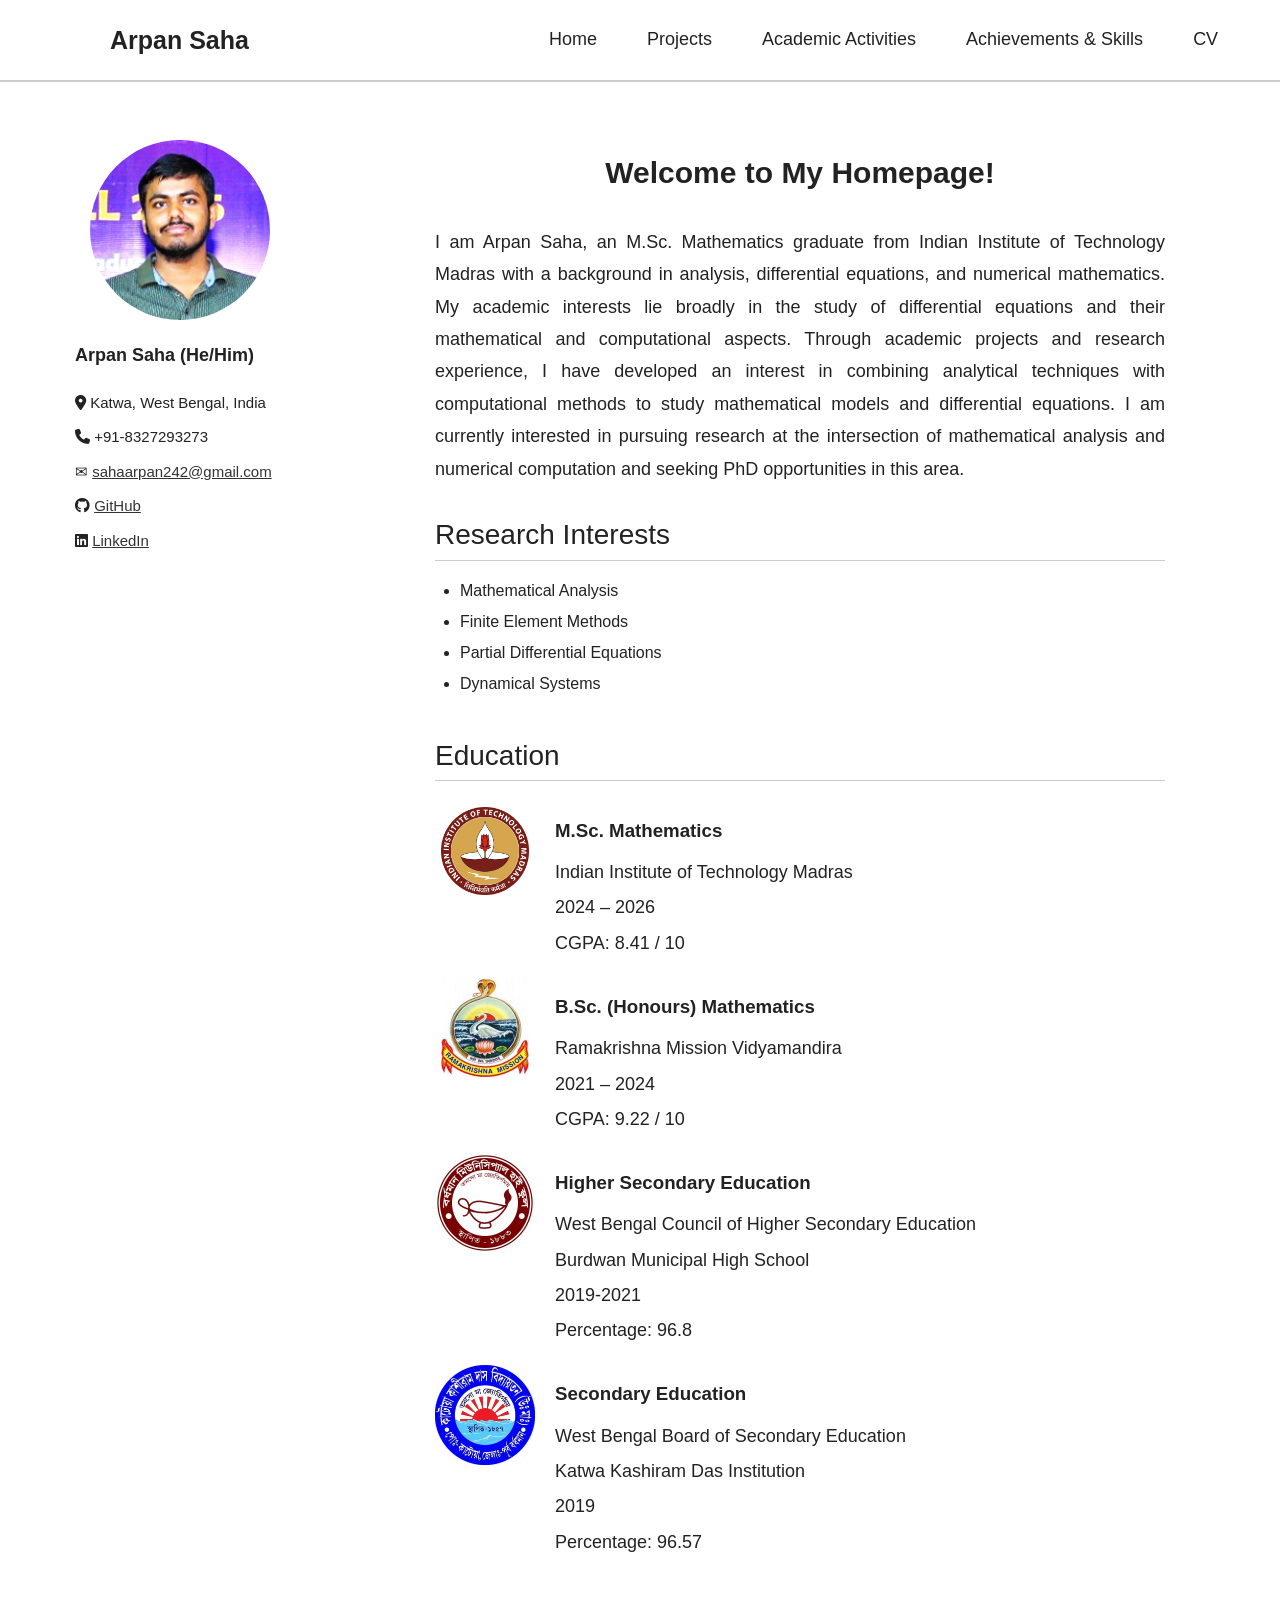
==== index.html @ 94dc0311 "Add files via upload" ====
<!DOCTYPE html>

<html lang="en">

<head>

<meta charset="UTF-8">

<meta name="viewport" content="width=device-width, initial-scale=1.0">

<title>Arpan Saha</title>

<link rel="stylesheet" href="style.css">

<link rel="stylesheet"
      href="https://cdnjs.cloudflare.com/ajax/libs/font-awesome/6.5.2/css/all.min.css">

</head>

<body>
<!-- =========================
     HEADER
     ========================= -->

<header>

    <div class="top-bar">

        <div class="header-content">

            <div class="name">
                Arpan Saha
            </div>

            <nav>

                <a href="index.html">Home</a>

                <a href="projects.html">Projects</a>

                <a href="activities.html">Academic Activities</a>

                <a href="achievements & skills.html">Achievements & Skills</a>

                <a href="cv.html">CV</a>

            </nav>

        </div>

    </div>

</header>
<!-- ===================================== PAGE LAYOUT ===================================== -->

<div class="page-layout">

<!-- =================================
     LEFT SIDEBAR
     ================================= -->

<aside class="sidebar">


    <!-- PHOTO -->

    <img
        src="images/profile.jpg"
        alt="Arpan Saha"
        class="profile-photo"
    >


    <!-- NAME -->

    <h2>Arpan Saha (He/Him)</h2>

    <!-- CONTACT INFORMATION -->

    <div class="contact">


      <p>
    <i class="fa-solid fa-location-dot"></i>
    Katwa, West Bengal, India
</p>

         <p>
    <i class="fa-solid fa-phone"></i>
    +91-8327293273
</p>

        <p>
              &#9993;
            <a href="mailto:sahaarpan242@gmail.com">
                sahaarpan242@gmail.com
            </a>
        </p>


     <p>
    <i class="fa-brands fa-github"></i>
    <a href="https://github.com/arpan-saha26">
        GitHub
    </a>
</p>

<p>
    <i class="fa-brands fa-linkedin"></i>
    <a href="https://www.linkedin.com/in/arpan-saha-533037256">
        LinkedIn
    </a>
</p>





    </div>


</aside>



<!-- =================================
     RIGHT MAIN CONTENT
     ================================= -->

<main>


   <section class="welcome">


<h1>Welcome to My Homepage!</h1>

<p>
I am Arpan Saha, an M.Sc. Mathematics graduate from Indian Institute of Technology Madras with a background in analysis, 
differential equations, and numerical mathematics. My academic interests lie broadly in the study of differential equations 
and their mathematical and computational aspects. Through academic projects and research experience, 
I have developed an interest in combining analytical techniques with computational methods to study mathematical models and
 differential equations. I am currently interested in pursuing research at the intersection of mathematical analysis and numerical 
 computation and seeking PhD opportunities in this area.
    
</p>

<section id="research-interests">

    <h2>Research Interests</h2>
    <ul>
        <li>Mathematical Analysis</li>
        <li>Finite Element Methods</li>
        <li>Partial Differential Equations</li>
        <li>Dynamical Systems</li>
    </ul>

</section>
<section id="education">

<h2>Education</h2>


<div class="education-item">

    <div class="education-logo">
        <img src="images/iitmlogo.jpg" alt="IIT Madras Logo">
    </div>

    <div class="education-details">

        <h3>M.Sc. Mathematics</h3>

        <p class="institution">
            Indian Institute of Technology Madras
        </p>

        <p class="year">
            2024 – 2026
        </p>

        <p class="cgpa">
            CGPA: 8.41 / 10
        </p>

    </div>

</div>


<div class="education-item">

    <div class="education-logo">
        <img src="images/rkmlogo.jpg"
             alt="Ramakrishna Mission Vidyamandira Logo">
    </div>

    <div class="education-details">

        <h3>B.Sc. (Honours) Mathematics</h3>

        <p class="institution">
            Ramakrishna Mission Vidyamandira
        </p>

        <p class="year">
            2021 – 2024
        </p>

        <p class="cgpa">
            CGPA: 9.22 / 10
        </p>

    </div>

</div>

<!-- School education: optional -->

<div class="education-item">
    

     <div class="education-logo">
        <img src="images/bmhslogo.jpg"
             alt="Burdwan Municipal High School Logo">
    </div>


    <div class="education-details">

        <h3>
            Higher Secondary Education
        </h3>
        <p>West Bengal Council of Higher Secondary Education</p>
         <p class="institution">
            Burdwan Municipal High School
        </p>

        <p class="year">
            2019-2021
        </p>

        <p class="cgpa">
            Percentage: 96.8
        </p>

    </div>

</div>


<div class="education-item">
    

     <div class="education-logo">
        <img src="images/kdilogo.jpg"
             alt="Burdwan Municipal High School Logo">
    </div>
    <div class="education-details">

        <h3>
         Secondary Education
        </h3>
        <p> West Bengal Board of Secondary Education</p>
         <p class="institution">
            Katwa Kashiram Das Institution
        </p>

        <p class="year">
            2019
        </p>

        <p class="cgpa">
            Percentage: 96.57
        </p>

    </div>

</div>

</section>


</main>

</div>


</body>

</html>
---- style.css ----
/* =====================================
   WHOLE PAGE
   ===================================== */

body {
    padding: 0;
    margin: 0;

    font-family: Georgia, sans-serif;

    line-height: 1.2;

    color: #222;

    background-color: white;
}


/* =====================================
   TOP HEADER
   ===================================== */

.top-bar {
    width: 100%;

    border-bottom: 2px solid #ccc;

    position: fixed;

    top: 0;
    left: 0;

    background-color: white;

    z-index: 1000;
}

/* =====================================
   CONTENT INSIDE HEADER
   ===================================== */

.header-content {
    max-width: 1100px;

    margin: 0 auto;

    padding: 25px;

    display: flex;

    align-items: center;
}


/* =====================================
   NAME
   ===================================== */

.name {
    font-size: 25px;

    font-weight: bold;

    white-space: nowrap;

    margin-left: 20px;
}


/* =====================================
   NAVIGATION
   ===================================== */

nav {
    display: flex;

    margin-left: 300px;

    gap: 50px;

    align-items: center;
}


nav a {
    text-decoration: none;

    color: #222;

    font-size: 18px;

    white-space: nowrap;
}


nav a:hover {
    text-decoration: underline;
}


/* =====================================
PAGE LAYOUT
===================================== */

.page-layout {
    max-width: 1100px;

    margin: 42px auto;

    padding: 130px 25px 0 25px;

    display: grid;

    grid-template-columns: 250px 1fr;

    gap: 70px;

    align-items: start;
}

/* =====================================
PROFILE PHOTO
===================================== */

.profile-photo {

width: 180px;

height: 180px;

object-fit: cover;

border-radius: 50%;

display: block;

margin-bottom: 25px;
margin-left: -25px;
}

/* =====================================
SIDEBAR NAME
===================================== */

.sidebar h2 {

font-size: 18px;

margin-bottom: 5px;

margin-left: -40px;

}

.sidebar p {

font-size: 15px;

line-height: 1.5;

margin-bottom: 3px;

margin-left: -40px;

}

/* =====================================
CONTACT
===================================== */

.contact {

margin-top: 25px;

margin-left: -40px;

}

.contact p {

margin: 12px 0;

}

/* Contact links */

.contact a {

color: #333;

text-decoration: none;

}

.contact a {

text-decoration: underline;

}
/* =====================================
   FIXED HEADER
===================================== */

.top-bar {
    width: 100%;
    height: 80px;

    border-bottom: 2px solid #ccc;

    position: fixed;
    top: 0;
    left: 0;

    background-color: white;

    z-index: 1000;
}


/* =====================================
   HEADER CONTENT
===================================== */

.header-content {
    max-width: 1100px;
    height: 100%;

    margin: 0 auto;
    padding: 0 25px;

    display: flex;
    align-items: center;
}



/* =====================================
   PAGE LAYOUT
===================================== */

.page-layout {
    max-width: 1100px;

    margin: 0 auto;

    padding: 130px 25px 40px 25px;

    display: grid;

    grid-template-columns: 250px 1fr;

    gap: 70px;

    align-items: start;

    box-sizing: border-box;
}


/* =====================================
   LEFT SIDEBAR
===================================== */

.sidebar {
    text-align: left;

    position: fixed;

    top: 140px;

    align-self: start;
}


/* =====================================
   MAIN CONTENT
===================================== */

main {
    max-width: 750px;

    /* IMPORTANT */
    min-width: 0;
      grid-column: 2;
}

/* =====================================
MAIN CONTENT
===================================== */


.welcome h1 {
    text-align: center;

    font-size: 30px;

    font-weight: bold;

    margin-bottom: 35px;
}


/* INTRODUCTION TEXT */

.welcome p {
    font-size: 18px;

    line-height: 1.8;

    margin-bottom: 20px;
    text-align: justify;
}

#research-interests ul {
    padding-left: 25px;
}

#research-interests li {
    margin-bottom: 12px;
}
/* LINKS */

.welcome a {
    color: #333;

    text-decoration: underline;
}


.welcome a:hover {
    color: #777;
}
.education-item {
    display: flex;
    align-items: flex-start;
    gap: 20px;
   
    margin-bottom: 10px;
}

.education-logo {
    flex-shrink: 0;
}

.education-logo img {
    width: 100px;
    height: 100px;
    object-fit: contain;
}

.education-details p{
    flex: 1;
    
    gap: 20px;
     margin: 2px 0;
    line-height: 1.3;
}


main section {

margin-bottom: 45px;

}

main section h2 {

font-size: 28px;

font-weight: normal;

border-bottom: 1px solid #ccc;

padding-bottom: 8px;

margin-bottom: 20px;

}

main section p {

font-size: 17px;
padding-bottom: 10px;

}

/* =====================================
MOBILE
===================================== */

@media (max-width: 800px) {



.profile-photo {

    margin-left: auto;

    margin-right: auto;

}
.welcome {
    margin-top: 20px;
    margin-bottom: 50px;
}


}

/* =====================================
   PROJECTS PAGE
===================================== */

.projects-page {
    max-width: 850px;

    margin: 0 auto;

    padding: 130px 25px 60px 25px;
}


/* =====================================
   SECTION TITLE
===================================== */

.project-section {
    margin-bottom: 65px;
}


.project-section > h1 {
    font-size: 32px;

    font-weight: bold;

    margin-bottom: 40px;

    border-bottom: 1px solid #ccc;

    padding-bottom: 10px;
}


/* =====================================
   INDIVIDUAL PROJECT
===================================== */

.project {
    margin-bottom: 30px;

    padding-bottom: 20px;

    text-align: justify;
}


/* Project title */

.project h2 {
    font-size: 23px;

    font-weight: bold;

    margin: 0 0 8px 0;

    border-bottom: none;

}


/* Institution */

.project-institution {
    font-size: 17px;

    margin: 3px 0;

    color: #333;
}


/* Supervisor + date */

.project-meta {
    font-size: 15px;

    color: #666;

    margin: 5px 0 18px 0;
}


/* Description list */

.project ul {
    padding-left: 0;

    margin-top: 10px;

    padding-right: 20px;
}


.project li {
    font-size: 17px;

    margin-bottom: 10px;
}


/* Topics */

.project-topics {
    font-size: 15px !important;

    margin-top: 18px;

    color: #555;
}


/* Links */

.project-links {
    margin-top: 20px;
}


.project-links a {
    color: #333;

    text-decoration: underline;

    margin-right: 25px;

    font-size: 15px;
}


.project-links a:hover {
    color: #777;
}



/* =========================
   PRESENTATIONS & TALKS
   ========================= */

#talks {
    margin-top: 20px;
    
    padding-bottom: 40px;
}

/* Underline ONLY the main heading */

#talks > h1 {
    margin-top: 0;
    margin-bottom: 25px;
    padding-bottom: 10px;
    border-bottom: 1px solid #ccc;
}


/* =========================
   PRESENTATION CARDS
   ========================= */

.presentation-card {
    margin-top: none;
    padding: 20px;
    padding-left: 0;
    background: white;
    box-sizing: border-box;
}

.presentation-card h2 {
    margin-top: 0;
    margin-bottom: 12px;
    font-size: 23px;
    border-bottom: none;
    font-weight: bold;
}

.presentation-card p {
    margin: 0 0 15px 0;
    border-bottom: 15px;
    text-align: justify;
}

.project-links {
    margin-top: 15px !important;
}

.project-links a {
    text-decoration: underline;
}

.project-links a:hover {
    text-decoration: underline;
}

/* =========================
   ACHIEVEMENTS & SKILLS
   ========================= */

#achievements,
#skills {
    margin-top: 30px;
}

#achievements h1,
#skills h1 {
    margin-bottom: 20px;
    padding-bottom: 10px;
    border-bottom: 1px solid #ccc;
}

#achievements ul,
#skills ul {
    padding-left: 25px;
    margin-top: 10px;
}

#achievements li,
#skills li {
    margin-bottom: 12px;
    line-height: 1.6;
    text-align: justify;
}
#cv {
    margin-top: 60px;
}

#cv h1 {
    margin-bottom: 20px;
    padding-bottom: 10px;
    border-bottom: 1px solid #ccc;
}

#cv p {
    margin-bottom: 20px;
}

#cv a {
    text-decoration: none;
}

#cv iframe {
    display: block;
    margin-top: 20px;
}
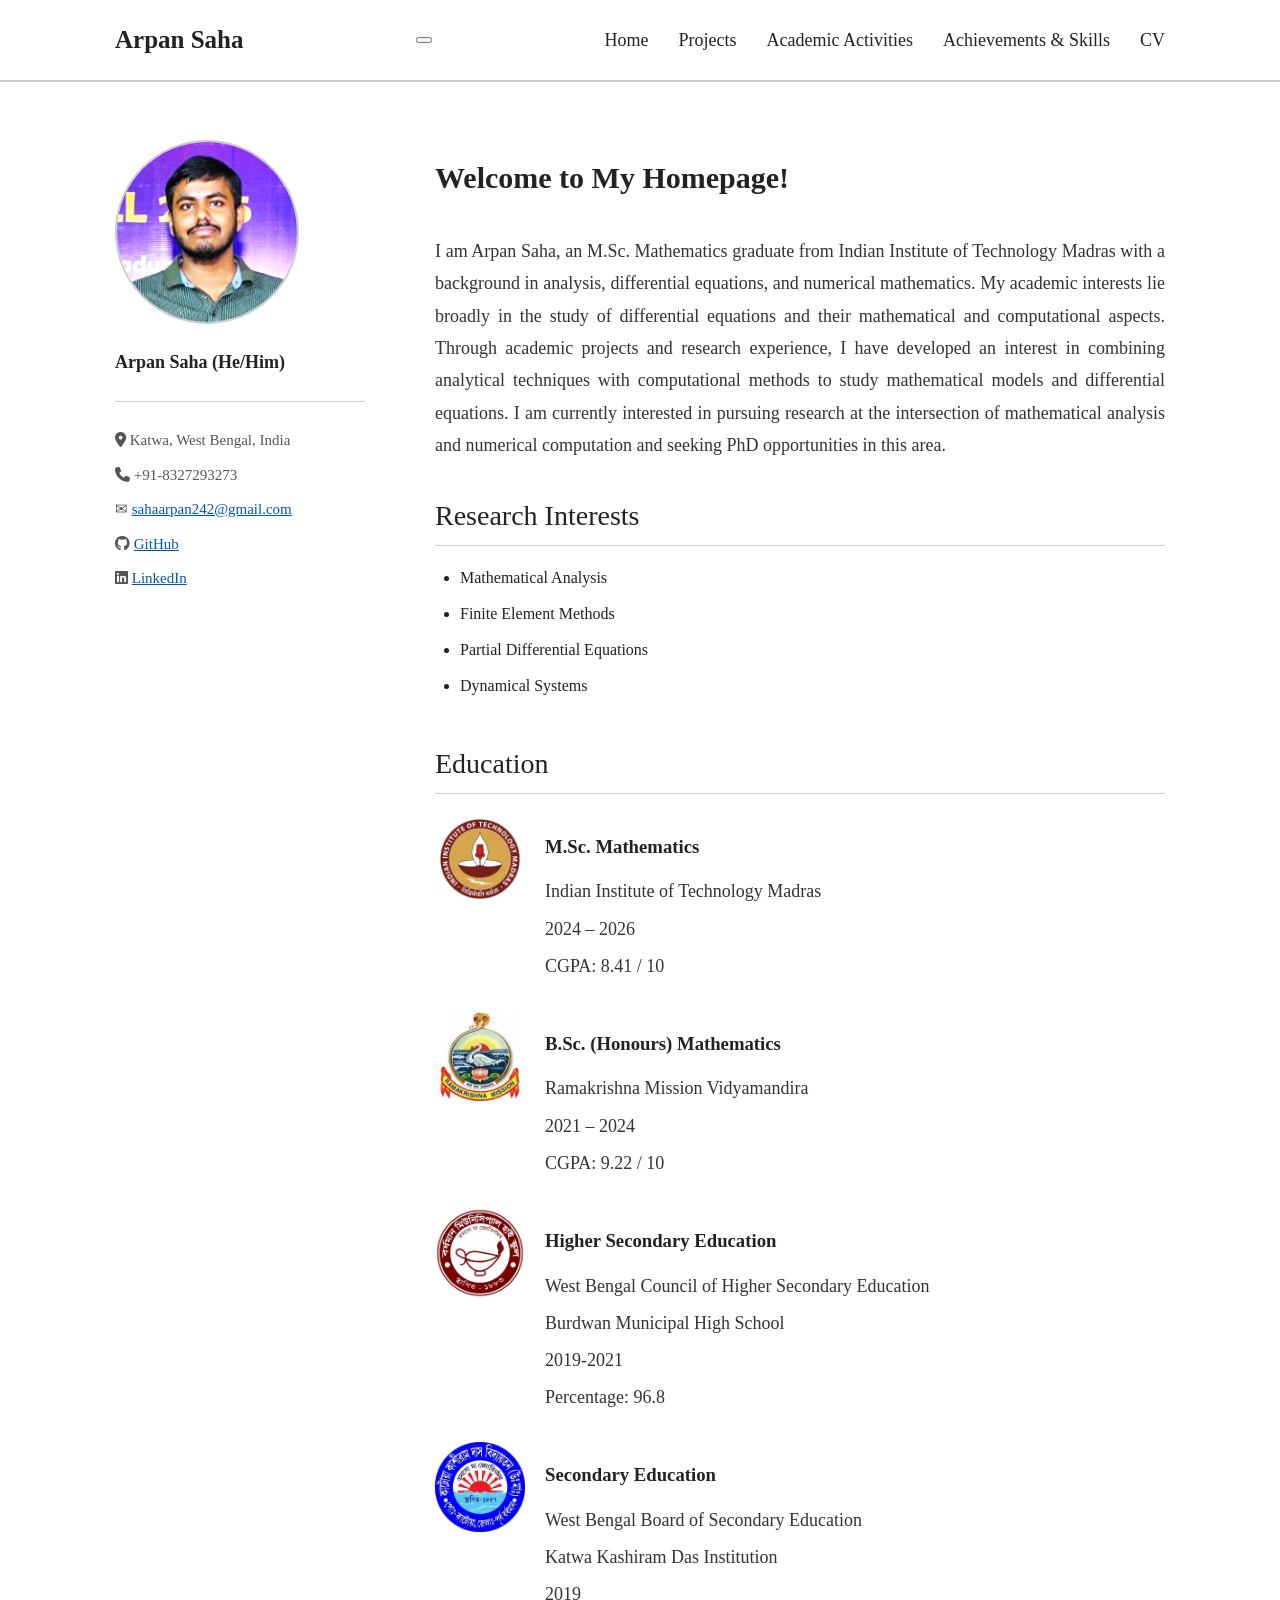
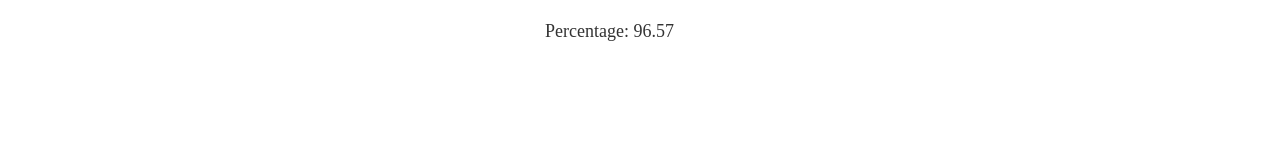
==== commit 434c49c9: "Add mobile hamburger toggle button to header Added a mobile hamburger toggle button to the header fo" ====
--- a/index.html
+++ b/index.html
@@ -32,7 +32,12 @@
             <div class="name">
                 Arpan Saha
             </div>
-
+<!-- Mobile Hamburger Toggle Button -->
+    <button class="menu-toggle" id="menu-toggle" aria-label="Toggle navigation">
+      <span></span>
+      <span></span>
+      <span></span>
+    </button>
             <nav>
 
                 <a href="index.html">Home</a>
--- a/style.css
+++ b/style.css
@@ -1,654 +1,388 @@
-/* =====================================
-   WHOLE PAGE
-   ===================================== */
-
-body {
-    padding: 0;
-    margin: 0;
-
-    font-family: Georgia, sans-serif;
-
-    line-height: 1.2;
-
-    color: #222;
-
-    background-color: white;
+/* ===================================== 
+   WHOLE PAGE 
+   ===================================== */ 
+
+body { 
+    padding: 0; 
+    margin: 0; 
+    font-family: Georgia, serif; 
+    line-height: 1.5; 
+    color: #222222; 
+    background-color: #ffffff; 
+} 
+
+/* ===================================== 
+   TOP HEADER 
+   ===================================== */ 
+
+.top-bar { 
+    width: 100%; 
+    height: 80px; 
+    border-bottom: 2px solid #ccc; 
+    position: fixed; 
+    top: 0; 
+    left: 0; 
+    background-color: #ffffff; 
+    z-index: 1000; 
+} 
+
+.header-content { 
+    max-width: 1100px; 
+    height: 100%; 
+    margin: 0 auto; 
+    padding: 0 25px; 
+    display: flex; 
+    align-items: center; 
+    justify-content: space-between;
+    box-sizing: border-box;
+} 
+
+.name { 
+    font-size: 25px; 
+    font-weight: bold; 
+    white-space: nowrap; 
+    color: #222222;
+} 
+
+nav { 
+    display: flex; 
+    gap: 30px; 
+    align-items: center; 
+} 
+
+nav a { 
+    text-decoration: none; 
+    color: #222222; 
+    font-size: 18px; 
+    white-space: nowrap; 
+} 
+
+nav a:hover { 
+    text-decoration: underline; 
+} 
+
+/* ===================================== 
+   PAGE LAYOUT (DESKTOP)
+   ===================================== */ 
+
+.page-layout { 
+    max-width: 1100px; 
+    margin: 0 auto; 
+    padding: 130px 25px 40px 25px; 
+    display: grid; 
+    grid-template-columns: 250px 1fr; 
+    gap: 70px; 
+    align-items: start; 
+    box-sizing: border-box; 
+} 
+
+/* ===================================== 
+   LEFT SIDEBAR 
+   ===================================== */ 
+
+.sidebar { 
+    text-align: left; 
+    position: fixed; 
+    top: 140px; 
+    width: 250px;
+} 
+
+.profile-photo { 
+    width: 180px; 
+    height: 180px; 
+    object-fit: cover; 
+    border-radius: 50%; 
+    display: block; 
+    margin-bottom: 25px; 
+    border: 2px solid #ccc;
+} 
+
+.sidebar h2 { 
+    font-size: 18px; 
+    margin-bottom: 5px; 
+    color: #222222;
+} 
+
+.sidebar p { 
+    font-size: 15px; 
+    line-height: 1.5; 
+    margin-bottom: 3px; 
+    color: #555555;
+} 
+
+.contact { 
+    margin-top: 25px; 
+    border-top: 1px solid #ccc;
+    padding-top: 15px;
+} 
+
+.contact p { 
+    margin: 12px 0; 
+} 
+
+.contact a, .welcome a { 
+    color: #0056b3; 
+    text-decoration: underline; 
+} 
+
+.contact a:hover, .welcome a:hover { 
+    color: #003366; 
+} 
+
+/* ===================================== 
+   MAIN CONTENT 
+   ===================================== */ 
+
+main { 
+    max-width: 750px; 
+    min-width: 0; 
+    grid-column: 2; 
+} 
+
+.welcome h1 { 
+    text-align: left; 
+    font-size: 30px; 
+    font-weight: bold; 
+    margin-bottom: 35px; 
+    color: #222222;
+} 
+
+.welcome p { 
+    font-size: 18px; 
+    line-height: 1.8; 
+    margin-bottom: 20px; 
+    text-align: justify; 
+    color: #333333;
+} 
+
+#research-interests ul { 
+    padding-left: 25px; 
+} 
+
+#research-interests li { 
+    margin-bottom: 12px; 
+} 
+
+.education-item { 
+    display: flex; 
+    align-items: flex-start; 
+    gap: 20px; 
+    margin-bottom: 20px; 
+} 
+
+.education-logo { 
+    flex-shrink: 0; 
+} 
+
+.education-logo img { 
+    width: 90px; 
+    height: 90px; 
+    object-fit: contain; 
+} 
+
+.education-details p { 
+    margin: 2px 0; 
+    line-height: 1.4; 
+} 
+
+main section { 
+    margin-bottom: 45px; 
+} 
+
+main section h2 { 
+    font-size: 28px; 
+    font-weight: normal; 
+    border-bottom: 1px solid #ccc; 
+    padding-bottom: 8px; 
+    margin-bottom: 20px; 
+    color: #222222;
+} 
+
+main section p { 
+    font-size: 17px; 
+    padding-bottom: 10px; 
+} 
+
+/* ===================================== 
+   MOBILE RESPONSIVE DESIGN 
+   ===================================== */ 
+
+@media (max-width: 800px) { 
+
+    body { 
+        overflow-x: hidden; 
+    } 
+
+    .top-bar { 
+        height: auto; 
+        position: relative; 
+        border-bottom: 2px solid #ccc;
+    } 
+
+    .header-content { 
+        padding: 15px 20px; 
+        display: flex; 
+        flex-direction: column;
+        align-items: flex-start;
+        gap: 10px;
+    } 
+
+    .name { 
+        font-size: 22px; 
+        margin-left: 0; 
+    } 
+
+    nav { 
+        gap: 15px; 
+    } 
+
+    nav a { 
+        font-size: 16px; 
+    } 
+
+    .page-layout { 
+        display: flex; 
+        flex-direction: column; 
+        width: 100%; 
+        margin: 0; 
+        padding: 25px 20px; 
+        box-sizing: border-box; 
+    } 
+
+    .sidebar { 
+        position: relative; 
+        top: auto; 
+        width: 100%; 
+        text-align: left; 
+        margin-bottom: 30px; 
+        border-bottom: 1px solid #ccc;
+        padding-bottom: 25px;
+    } 
+
+    .profile-photo { 
+        width: 120px; 
+        height: 120px; 
+        margin: 0 0 15px 0; 
+    } 
+
+    .sidebar h2, .sidebar p { 
+        margin-left: 0; 
+    } 
+
+    .contact { 
+        margin-left: 0; 
+        margin-top: 15px; 
+        border-top: none;
+        padding-top: 0;
+    } 
+
+    main { 
+        width: 100%; 
+        max-width: 100%; 
+        grid-column: auto;
+    } 
+
+    .welcome { 
+        margin-top: 0; 
+        margin-bottom: 30px; 
+    } 
+
+    .welcome h1 { 
+        font-size: 26px; 
+        margin-bottom: 20px; 
+        text-align: left;
+    } 
+
+    .welcome p { 
+        font-size: 16px; 
+        line-height: 1.6; 
+        text-align: left; 
+    } 
+
+    main section h2 { 
+        font-size: 24px; 
+    } 
+
+    main section p { 
+        font-size: 16px; 
+    } 
+
+    .education-item { 
+        flex-direction: row; 
+        gap: 15px; 
+    } 
+
+    .education-logo img { 
+        width: 70px; 
+        height: 70px; 
+    } 
 }
 
-
-/* =====================================
-   TOP HEADER
-   ===================================== */
-
-.top-bar {
+/* ===================================== 
+   PROJECTS, TALKS & OTHER SECTIONS
+   ===================================== */ 
+
+.projects-page { 
+    max-width: 850px; 
+    margin: 0 auto; 
+    padding: 130px 25px 60px 25px; 
+} 
+
+.project-section > h1, 
+#talks > h1, 
+#achievements h1, 
+#skills h1, 
+#cv h1 { 
+    font-size: 28px; 
+    font-weight: bold; 
+    margin-bottom: 25px; 
+    border-bottom: 1px solid #ccc; 
+    padding-bottom: 10px; 
+} 
+
+.project { 
+    margin-bottom: 30px; 
+    padding-bottom: 20px; 
+    text-align: justify; 
+} 
+
+.project h2 { 
+    font-size: 22px; 
+    font-weight: bold; 
+    margin: 0 0 8px 0; 
+} 
+
+.project-institution { 
+    font-size: 16px; 
+    color: #444; 
+} 
+
+.project-meta { 
+    font-size: 14px; 
+    color: #666; 
+    margin: 5px 0 15px 0; 
+} 
+
+.project ul, #achievements ul, #skills ul { 
+    padding-left: 20px; 
+    margin-top: 10px; 
+} 
+
+.project li, #achievements li, #skills li { 
+    font-size: 16px; 
+    margin-bottom: 10px; 
+    line-height: 1.6; 
+} 
+
+.project-links a { 
+    color: #0056b3; 
+    text-decoration: underline; 
+    margin-right: 20px; 
+    font-size: 15px; 
+} 
+
+#cv iframe { 
     width: 100%;
-
-    border-bottom: 2px solid #ccc;
-
-    position: fixed;
-
-    top: 0;
-    left: 0;
-
-    background-color: white;
-
-    z-index: 1000;
+    display: block; 
+    margin-top: 20px; 
 }
-
-/* =====================================
-   CONTENT INSIDE HEADER
-   ===================================== */
-
-.header-content {
-    max-width: 1100px;
-
-    margin: 0 auto;
-
-    padding: 25px;
-
-    display: flex;
-
-    align-items: center;
-}
-
-
-/* =====================================
-   NAME
-   ===================================== */
-
-.name {
-    font-size: 25px;
-
-    font-weight: bold;
-
-    white-space: nowrap;
-
-    margin-left: 20px;
-}
-
-
-/* =====================================
-   NAVIGATION
-   ===================================== */
-
-nav {
-    display: flex;
-
-    margin-left: 300px;
-
-    gap: 50px;
-
-    align-items: center;
-}
-
-
-nav a {
-    text-decoration: none;
-
-    color: #222;
-
-    font-size: 18px;
-
-    white-space: nowrap;
-}
-
-
-nav a:hover {
-    text-decoration: underline;
-}
-
-
-/* =====================================
-PAGE LAYOUT
-===================================== */
-
-.page-layout {
-    max-width: 1100px;
-
-    margin: 42px auto;
-
-    padding: 130px 25px 0 25px;
-
-    display: grid;
-
-    grid-template-columns: 250px 1fr;
-
-    gap: 70px;
-
-    align-items: start;
-}
-
-/* =====================================
-PROFILE PHOTO
-===================================== */
-
-.profile-photo {
-
-width: 180px;
-
-height: 180px;
-
-object-fit: cover;
-
-border-radius: 50%;
-
-display: block;
-
-margin-bottom: 25px;
-margin-left: -25px;
-}
-
-/* =====================================
-SIDEBAR NAME
-===================================== */
-
-.sidebar h2 {
-
-font-size: 18px;
-
-margin-bottom: 5px;
-
-margin-left: -40px;
-
-}
-
-.sidebar p {
-
-font-size: 15px;
-
-line-height: 1.5;
-
-margin-bottom: 3px;
-
-margin-left: -40px;
-
-}
-
-/* =====================================
-CONTACT
-===================================== */
-
-.contact {
-
-margin-top: 25px;
-
-margin-left: -40px;
-
-}
-
-.contact p {
-
-margin: 12px 0;
-
-}
-
-/* Contact links */
-
-.contact a {
-
-color: #333;
-
-text-decoration: none;
-
-}
-
-.contact a {
-
-text-decoration: underline;
-
-}
-/* =====================================
-   FIXED HEADER
-===================================== */
-
-.top-bar {
-    width: 100%;
-    height: 80px;
-
-    border-bottom: 2px solid #ccc;
-
-    position: fixed;
-    top: 0;
-    left: 0;
-
-    background-color: white;
-
-    z-index: 1000;
-}
-
-
-/* =====================================
-   HEADER CONTENT
-===================================== */
-
-.header-content {
-    max-width: 1100px;
-    height: 100%;
-
-    margin: 0 auto;
-    padding: 0 25px;
-
-    display: flex;
-    align-items: center;
-}
-
-
-
-/* =====================================
-   PAGE LAYOUT
-===================================== */
-
-.page-layout {
-    max-width: 1100px;
-
-    margin: 0 auto;
-
-    padding: 130px 25px 40px 25px;
-
-    display: grid;
-
-    grid-template-columns: 250px 1fr;
-
-    gap: 70px;
-
-    align-items: start;
-
-    box-sizing: border-box;
-}
-
-
-/* =====================================
-   LEFT SIDEBAR
-===================================== */
-
-.sidebar {
-    text-align: left;
-
-    position: fixed;
-
-    top: 140px;
-
-    align-self: start;
-}
-
-
-/* =====================================
-   MAIN CONTENT
-===================================== */
-
-main {
-    max-width: 750px;
-
-    /* IMPORTANT */
-    min-width: 0;
-      grid-column: 2;
-}
-
-/* =====================================
-MAIN CONTENT
-===================================== */
-
-
-.welcome h1 {
-    text-align: center;
-
-    font-size: 30px;
-
-    font-weight: bold;
-
-    margin-bottom: 35px;
-}
-
-
-/* INTRODUCTION TEXT */
-
-.welcome p {
-    font-size: 18px;
-
-    line-height: 1.8;
-
-    margin-bottom: 20px;
-    text-align: justify;
-}
-
-#research-interests ul {
-    padding-left: 25px;
-}
-
-#research-interests li {
-    margin-bottom: 12px;
-}
-/* LINKS */
-
-.welcome a {
-    color: #333;
-
-    text-decoration: underline;
-}
-
-
-.welcome a:hover {
-    color: #777;
-}
-.education-item {
-    display: flex;
-    align-items: flex-start;
-    gap: 20px;
-   
-    margin-bottom: 10px;
-}
-
-.education-logo {
-    flex-shrink: 0;
-}
-
-.education-logo img {
-    width: 100px;
-    height: 100px;
-    object-fit: contain;
-}
-
-.education-details p{
-    flex: 1;
-    
-    gap: 20px;
-     margin: 2px 0;
-    line-height: 1.3;
-}
-
-
-main section {
-
-margin-bottom: 45px;
-
-}
-
-main section h2 {
-
-font-size: 28px;
-
-font-weight: normal;
-
-border-bottom: 1px solid #ccc;
-
-padding-bottom: 8px;
-
-margin-bottom: 20px;
-
-}
-
-main section p {
-
-font-size: 17px;
-padding-bottom: 10px;
-
-}
-
-/* =====================================
-MOBILE
-===================================== */
-
-@media (max-width: 800px) {
-
-
-
-.profile-photo {
-
-    margin-left: auto;
-
-    margin-right: auto;
-
-}
-.welcome {
-    margin-top: 20px;
-    margin-bottom: 50px;
-}
-
-
-}
-
-/* =====================================
-   PROJECTS PAGE
-===================================== */
-
-.projects-page {
-    max-width: 850px;
-
-    margin: 0 auto;
-
-    padding: 130px 25px 60px 25px;
-}
-
-
-/* =====================================
-   SECTION TITLE
-===================================== */
-
-.project-section {
-    margin-bottom: 65px;
-}
-
-
-.project-section > h1 {
-    font-size: 32px;
-
-    font-weight: bold;
-
-    margin-bottom: 40px;
-
-    border-bottom: 1px solid #ccc;
-
-    padding-bottom: 10px;
-}
-
-
-/* =====================================
-   INDIVIDUAL PROJECT
-===================================== */
-
-.project {
-    margin-bottom: 30px;
-
-    padding-bottom: 20px;
-
-    text-align: justify;
-}
-
-
-/* Project title */
-
-.project h2 {
-    font-size: 23px;
-
-    font-weight: bold;
-
-    margin: 0 0 8px 0;
-
-    border-bottom: none;
-
-}
-
-
-/* Institution */
-
-.project-institution {
-    font-size: 17px;
-
-    margin: 3px 0;
-
-    color: #333;
-}
-
-
-/* Supervisor + date */
-
-.project-meta {
-    font-size: 15px;
-
-    color: #666;
-
-    margin: 5px 0 18px 0;
-}
-
-
-/* Description list */
-
-.project ul {
-    padding-left: 0;
-
-    margin-top: 10px;
-
-    padding-right: 20px;
-}
-
-
-.project li {
-    font-size: 17px;
-
-    margin-bottom: 10px;
-}
-
-
-/* Topics */
-
-.project-topics {
-    font-size: 15px !important;
-
-    margin-top: 18px;
-
-    color: #555;
-}
-
-
-/* Links */
-
-.project-links {
-    margin-top: 20px;
-}
-
-
-.project-links a {
-    color: #333;
-
-    text-decoration: underline;
-
-    margin-right: 25px;
-
-    font-size: 15px;
-}
-
-
-.project-links a:hover {
-    color: #777;
-}
-
-
-
-/* =========================
-   PRESENTATIONS & TALKS
-   ========================= */
-
-#talks {
-    margin-top: 20px;
-    
-    padding-bottom: 40px;
-}
-
-/* Underline ONLY the main heading */
-
-#talks > h1 {
-    margin-top: 0;
-    margin-bottom: 25px;
-    padding-bottom: 10px;
-    border-bottom: 1px solid #ccc;
-}
-
-
-/* =========================
-   PRESENTATION CARDS
-   ========================= */
-
-.presentation-card {
-    margin-top: none;
-    padding: 20px;
-    padding-left: 0;
-    background: white;
-    box-sizing: border-box;
-}
-
-.presentation-card h2 {
-    margin-top: 0;
-    margin-bottom: 12px;
-    font-size: 23px;
-    border-bottom: none;
-    font-weight: bold;
-}
-
-.presentation-card p {
-    margin: 0 0 15px 0;
-    border-bottom: 15px;
-    text-align: justify;
-}
-
-.project-links {
-    margin-top: 15px !important;
-}
-
-.project-links a {
-    text-decoration: underline;
-}
-
-.project-links a:hover {
-    text-decoration: underline;
-}
-
-/* =========================
-   ACHIEVEMENTS & SKILLS
-   ========================= */
-
-#achievements,
-#skills {
-    margin-top: 30px;
-}
-
-#achievements h1,
-#skills h1 {
-    margin-bottom: 20px;
-    padding-bottom: 10px;
-    border-bottom: 1px solid #ccc;
-}
-
-#achievements ul,
-#skills ul {
-    padding-left: 25px;
-    margin-top: 10px;
-}
-
-#achievements li,
-#skills li {
-    margin-bottom: 12px;
-    line-height: 1.6;
-    text-align: justify;
-}
-#cv {
-    margin-top: 60px;
-}
-
-#cv h1 {
-    margin-bottom: 20px;
-    padding-bottom: 10px;
-    border-bottom: 1px solid #ccc;
-}
-
-#cv p {
-    margin-bottom: 20px;
-}
-
-#cv a {
-    text-decoration: none;
-}
-
-#cv iframe {
-    display: block;
-    margin-top: 20px;
-}
